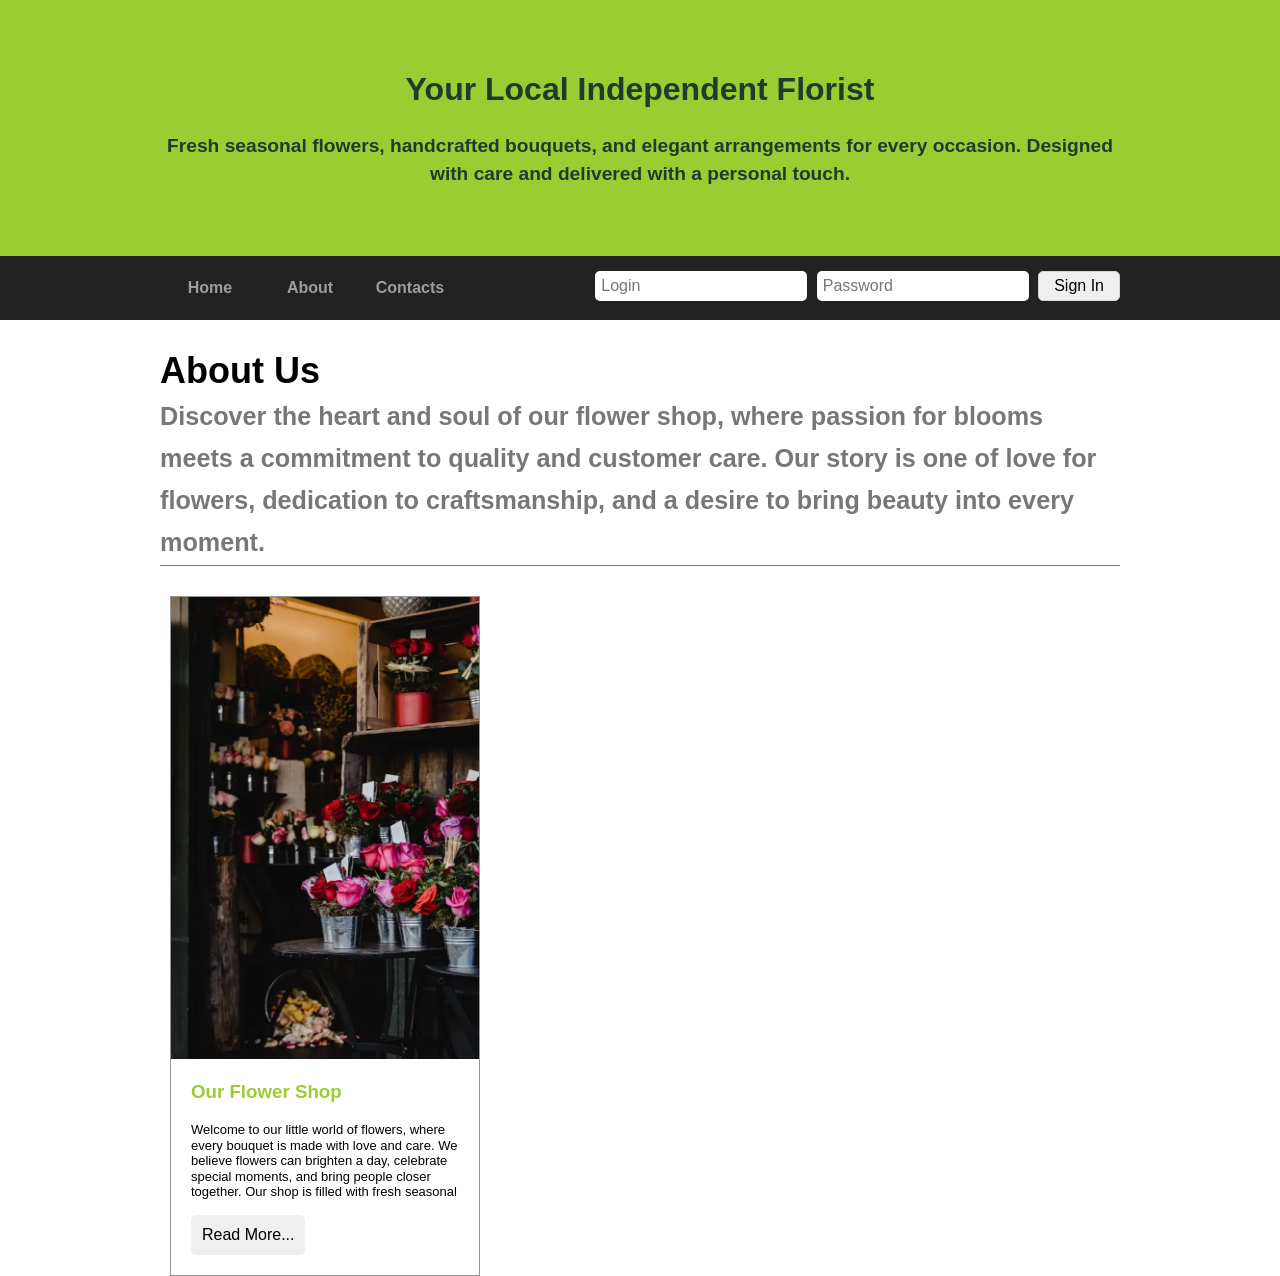
==== about.html @ e2061654 "start fill the content to about page need improve" ====
<!DOCTYPE html>
<html lang="en">
<head>
    <meta charset="UTF-8">
    <meta http-equiv="X-UA-Compatible" content="IE=edge">
    <meta name="viewport" content="width=device-width, initial-scale=1.0">
	<link rel="stylesheet" type="text/css" href="css/normalize.css">
	<link rel="stylesheet" href="css/style.css">
    <title>About Your Local Independent Florist</title>
</head>
<body>
    <header class="header">
        <div class="container">
            <h1>Your Local Independent Florist</h1>
            <h2><small>Fresh seasonal flowers, handcrafted bouquets, and elegant arrangements for every occasion. 
				Designed with care and delivered with a personal touch.</small></h2>
        </div>
    </header>
    <nav class="page-navigation">
		<div class="container">
			<ul>
				<li><a href="index.html">Home</a></li>
				<li><a href="about.html">About</a></li>
				<li><a href="#">Contacts</a></li>
			</ul>

			<!-- LOGIN FORM -->
			<form action="#" class="login">
				<input type="text" placeholder="Login" required="">
				<input type="password" placeholder="Password" required="">
				<input type="submit" value="Sign In">
			</form>
			<!-- /LOGIN FORM -->
		</div>
	</nav>
	<main>
		<div class="container">
			<h2 class="collection-title">About Us<br>
				<small>Discover the heart and soul of our flower shop, where passion for blooms meets a commitment to quality and customer care. 
					Our story is one of love for flowers, dedication to craftsmanship, and a desire to bring beauty into every moment.</small></h2>
			<div class="collections">
				<!-- add slider  -->
				<div class="collection-item-outer">
					<div class="collection-item">
						<img src="images/profile3.webp" alt="List picture">
						<div class="collection-text">
							<h3>Our Flower Shop</h3>
							<p>Welcome to our little world of flowers, where every bouquet is made with 
								love and care. We believe flowers can brighten a day, celebrate special 
								moments, and bring people closer together. Our shop is filled with fresh 
								seasonal blooms, soft colours, and natural beauty. Every arrangement is 
								designed to feel personal and unique. Whether it is a small gift or a large 
								celebration, we want every customer to feel welcome here. We carefully select 
								flowers to ensure freshness and quality every day. Creating warm and beautiful 
								floral experiences is at the heart of everything we do.
							</p>
							<button onclick="showText(this)">Read More...</button>
						</div>
					</div>
				</div>
</body>
</html>
---- css/style.css ----
/* GENERAL */
body {
	font-family: Arial, San-Serif;
	font-size: 100%;
}
ul {
	margin: 0;
	padding: 0;
}
ul li {
	list-style-type: none;
}
a {
	text-decoration: none;
}
p {
	font-size: 13px;
	line-height: 1.2em;
}
.container {
	margin: 0 auto;
	width: 960px;
}
/* HEADER */
.header {
    padding: 50px 0;
    background-color: yellowgreen;
}
.header h1,
.header h2 {
    color: #1F3B2D; 
    text-align: center;
}
/* NAVIGATION */
.page-navigation {
	background-color: #222;
	min-height: 64px;
}
.page-navigation li {
    float: left;
    width: 100px;
}
.page-navigation a {
    display: block;
    color: #9d9d9d;
    font-weight: bold;
    text-align: center;
    line-height: 4em;
}
.page-navigation li a:hover {
	color: yellowgreen;
	background-color: black;
}
.login {
    float: right;
    padding: 15px 0;
}
.login input[type="text"],
.login input[type="password"] {
    padding: 5px;
    margin-right: 5px;
    border: 1px solid transparent;
    border-radius: 5px;
    outline: none;
}
.login input[type="submit"] {
    padding: 5px 15px;
    border: 1px solid lightgray;
    border-radius: 5px;
}
.login input[type="submit"]:hover,
button:hover {
    background-color: darkgrey;
    color: white;
}
/* MAIN */
.collection-title {
    padding-bottom: 5px;
    border-bottom: 1px solid #777;
    font-size: 36px;
}
.collection-title small {
    color: #777;
    font-size: 70%;
}
.collections {
    overflow: auto;
}
.collections > div:first-child {
    padding-left: 0;
    padding-right: 10px;
}
.collections > div:last-child {
    padding-left: 10px;
    padding-right: 0;
}
.collection-item-outer {
    float: left;
    padding-right: 5px;
    padding-left: 5px;
    width: calc(100% /3);
    box-sizing: border-box;
}
.collection-item {
    border: 1px solid #959595;
}
.collection-item img {
    width: 100%;
}
.collection-text {
    padding: 0 20px 20px 20px;
}
.collection-text h3 {
    color: yellowgreen;
    white-space: nowrap;
    overflow: hidden;
    text-overflow: ellipsis;
}
.collection-text p {
    height: 80px;
    overflow: hidden;
}
.collection-text button {
    padding: 10px;
    border: 1px solid transparent;
    border-radius: 5px;
}
.collection-item video {
    width: 100%;
    aspect-ratio: 9 / 16;
    object-fit: contain;
    display: block;
    background-color: black;
}


/* FOOTER */
.footer {
    background-color: yellowgreen;
    color: white;
    padding: 20px 0;
    margin-top: 30px;
}
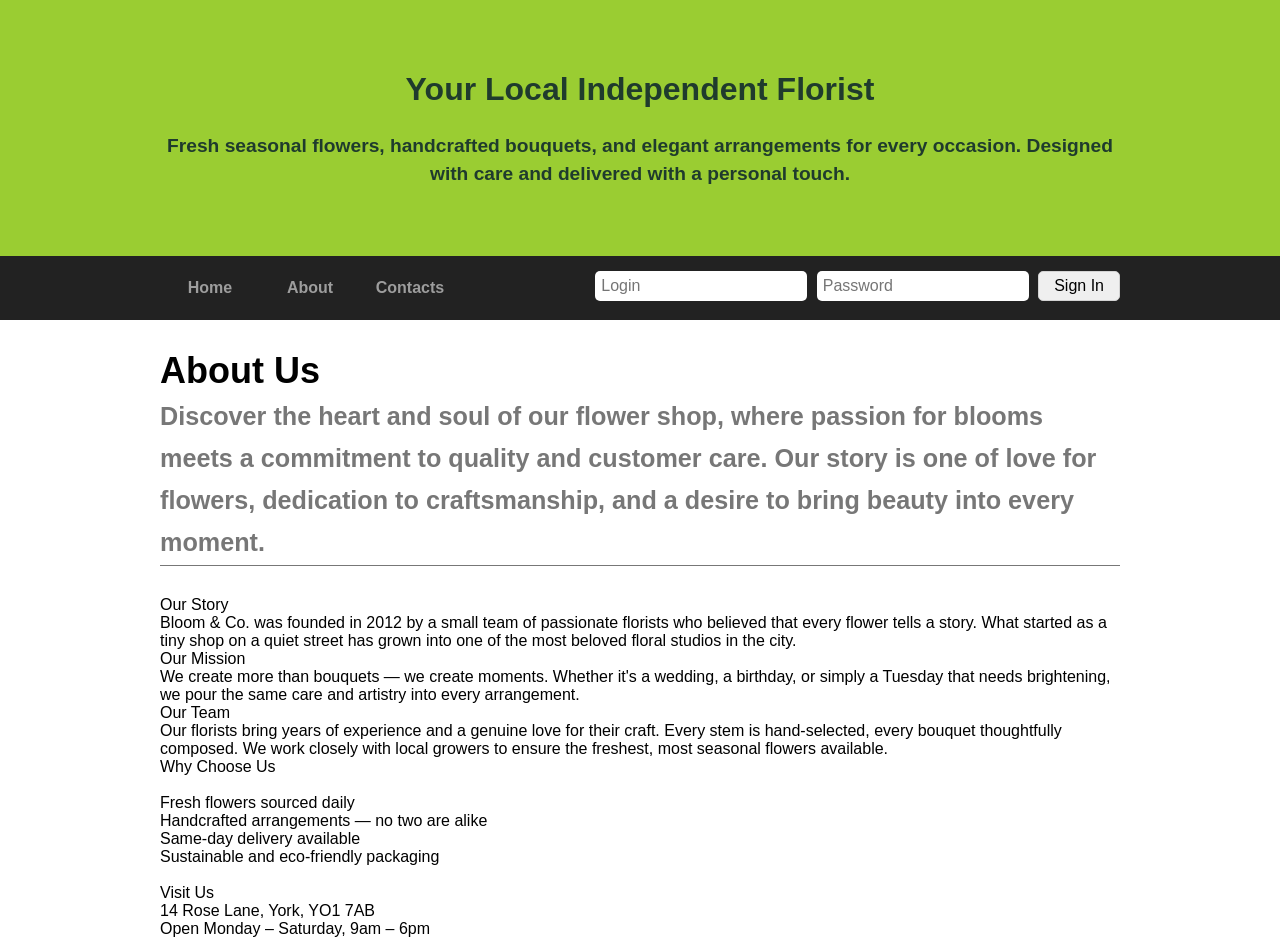
==== commit 12df579f: "some change fo format in about page need improve" ====
--- a/about.html
+++ b/about.html
@@ -38,25 +38,22 @@
 			<h2 class="collection-title">About Us<br>
 				<small>Discover the heart and soul of our flower shop, where passion for blooms meets a commitment to quality and customer care. 
 					Our story is one of love for flowers, dedication to craftsmanship, and a desire to bring beauty into every moment.</small></h2>
-			<div class="collections">
-				<!-- add slider  -->
-				<div class="collection-item-outer">
-					<div class="collection-item">
-						<img src="images/profile3.webp" alt="List picture">
-						<div class="collection-text">
-							<h3>Our Flower Shop</h3>
-							<p>Welcome to our little world of flowers, where every bouquet is made with 
-								love and care. We believe flowers can brighten a day, celebrate special 
-								moments, and bring people closer together. Our shop is filled with fresh 
-								seasonal blooms, soft colours, and natural beauty. Every arrangement is 
-								designed to feel personal and unique. Whether it is a small gift or a large 
-								celebration, we want every customer to feel welcome here. We carefully select 
-								flowers to ensure freshness and quality every day. Creating warm and beautiful 
-								floral experiences is at the heart of everything we do.
-							</p>
-							<button onclick="showText(this)">Read More...</button>
-						</div>
-					</div>
-				</div>
+					Our Story<br>
+Bloom & Co. was founded in 2012 by a small team of passionate florists who believed that every flower tells a story. What started as a tiny shop on a quiet street has grown into one of the most beloved floral studios in the city.<br>
+Our Mission<br>
+We create more than bouquets — we create moments. Whether it's a wedding, a birthday, or simply a Tuesday that needs brightening, we pour the same care and artistry into every arrangement.<br>
+Our Team<br>
+Our florists bring years of experience and a genuine love for their craft. Every stem is hand-selected, every bouquet thoughtfully composed. We work closely with local growers to ensure the freshest, most seasonal flowers available.<br>
+Why Choose Us<br>
+<br>
+Fresh flowers sourced daily<br>
+Handcrafted arrangements — no two are alike<br>
+Same-day delivery available<br>
+Sustainable and eco-friendly packaging<br>
+<br>
+Visit Us<br>
+14 Rose Lane, York, YO1 7AB<br>
+Open Monday – Saturday, 9am – 6pm<br>
+		</div>
 </body>
 </html>
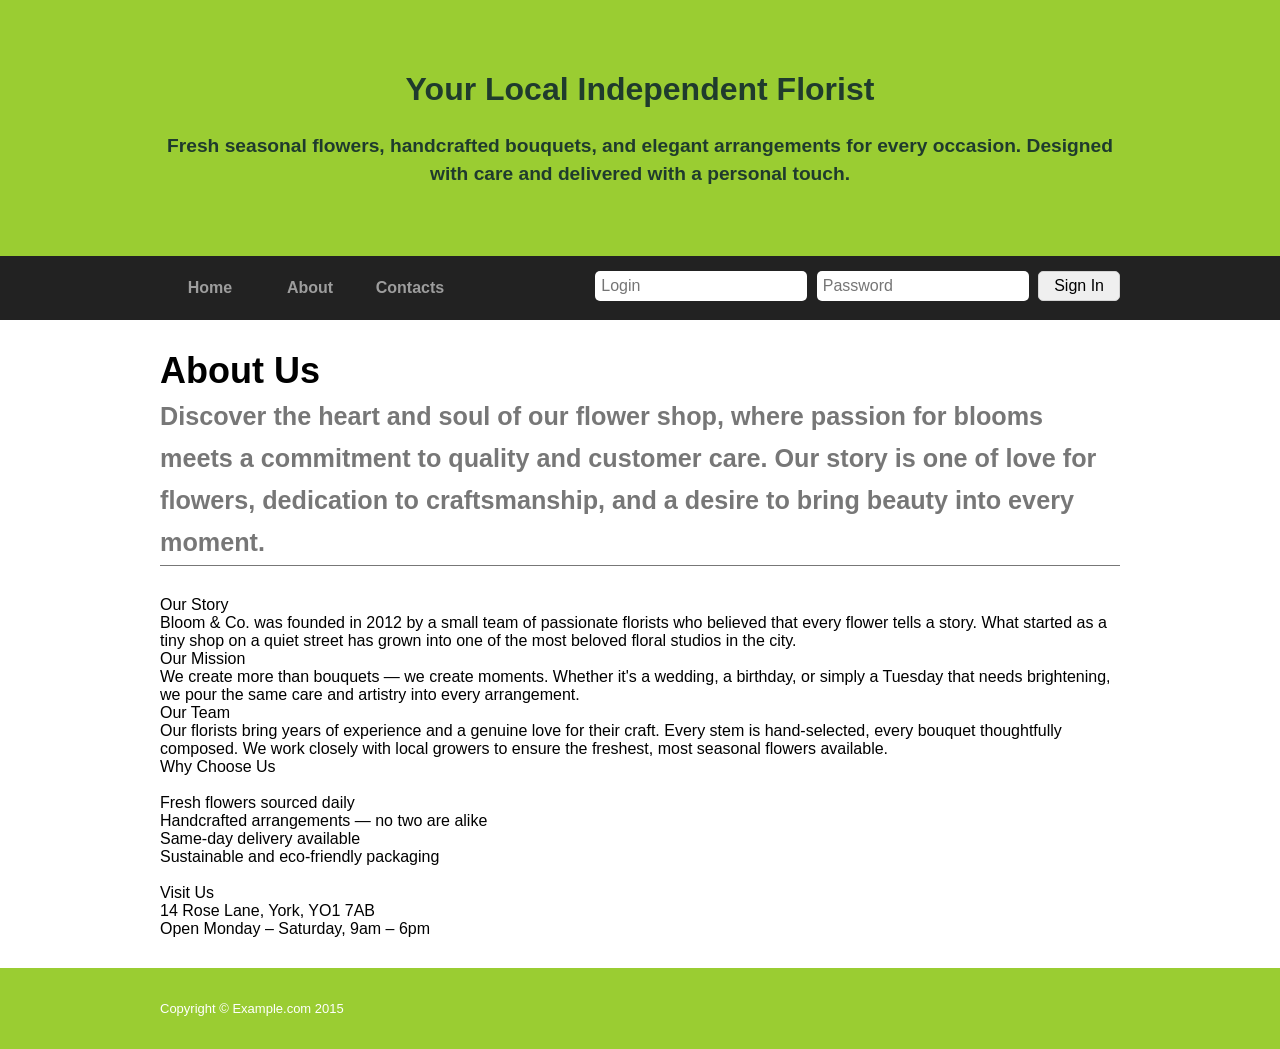
==== commit 09370f9c: "add footer in about page" ====
--- a/about.html
+++ b/about.html
@@ -21,7 +21,7 @@
 			<ul>
 				<li><a href="index.html">Home</a></li>
 				<li><a href="about.html">About</a></li>
-				<li><a href="#">Contacts</a></li>
+				<li><a href="contacts.html">Contacts</a></li>
 			</ul>
 
 			<!-- LOGIN FORM -->
@@ -55,5 +55,12 @@
 14 Rose Lane, York, YO1 7AB<br>
 Open Monday – Saturday, 9am – 6pm<br>
 		</div>
+	</main>
+	<footer class="footer">
+		<div class="container">
+			<p>Copyright © Example.com 2015</p>
+		</div>
+	</footer>
+	<script type="text/javascript" src="js/script.js"></script>
 </body>
 </html>
--- a/css/style.css
+++ b/css/style.css
@@ -133,6 +133,23 @@
     background-color: black;
 }
 
+/* CONTACT FORM */
+.contact-form {
+    margin-top: 20px;
+}
+.contact-form input,
+.contact-form textarea {
+    width: 100%;
+    padding: 10px;
+    margin-bottom: 10px;
+    border: 1px solid #ccc;
+    border-radius: 5px;
+    box-sizing: border-box;
+}
+.contact-form textarea {
+    height: 120px;
+    resize: vertical;
+}
 
 /* FOOTER */
 .footer {
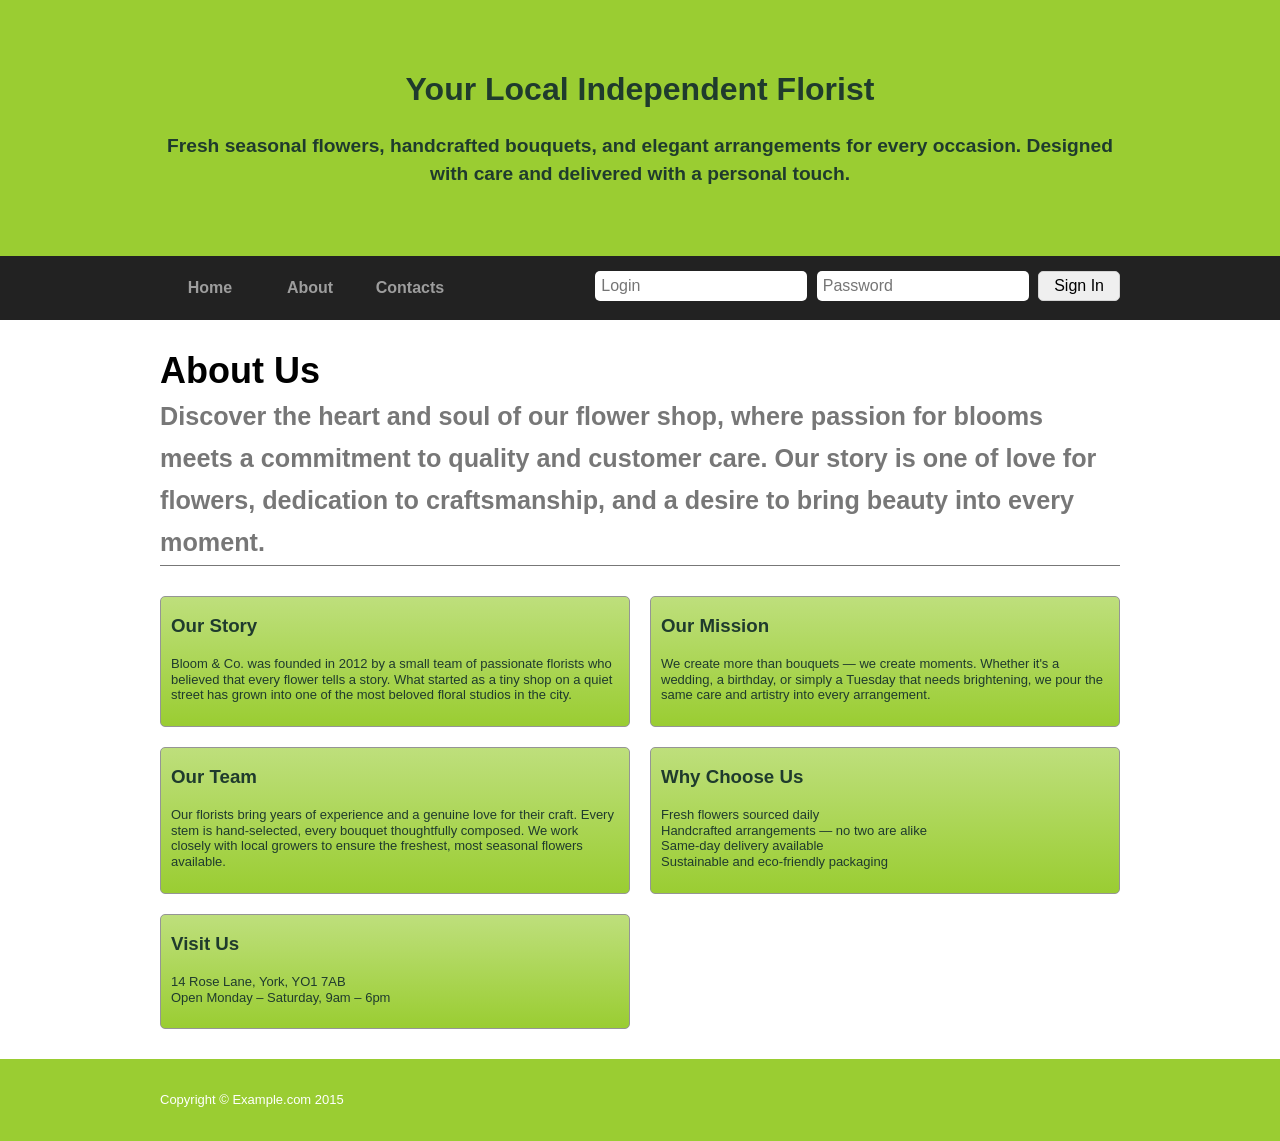
==== commit 2957c04b: "style for about page" ====
--- a/about.html
+++ b/about.html
@@ -38,22 +38,33 @@
 			<h2 class="collection-title">About Us<br>
 				<small>Discover the heart and soul of our flower shop, where passion for blooms meets a commitment to quality and customer care. 
 					Our story is one of love for flowers, dedication to craftsmanship, and a desire to bring beauty into every moment.</small></h2>
-					Our Story<br>
-Bloom & Co. was founded in 2012 by a small team of passionate florists who believed that every flower tells a story. What started as a tiny shop on a quiet street has grown into one of the most beloved floral studios in the city.<br>
-Our Mission<br>
-We create more than bouquets — we create moments. Whether it's a wedding, a birthday, or simply a Tuesday that needs brightening, we pour the same care and artistry into every arrangement.<br>
-Our Team<br>
-Our florists bring years of experience and a genuine love for their craft. Every stem is hand-selected, every bouquet thoughtfully composed. We work closely with local growers to ensure the freshest, most seasonal flowers available.<br>
-Why Choose Us<br>
-<br>
-Fresh flowers sourced daily<br>
-Handcrafted arrangements — no two are alike<br>
-Same-day delivery available<br>
-Sustainable and eco-friendly packaging<br>
-<br>
-Visit Us<br>
-14 Rose Lane, York, YO1 7AB<br>
-Open Monday – Saturday, 9am – 6pm<br>
+				<div class="about-grid">
+					<div class="about-content">
+						<h3>Our Story</h3>
+						<p>Bloom & Co. was founded in 2012 by a small team of passionate florists who believed that every flower tells a story. What started as a tiny shop on a quiet street has grown into one of the most beloved floral studios in the city.</p>
+					</div>
+					<div class="about-content">
+						<h3>Our Mission</h3>
+						<p>We create more than bouquets — we create moments. Whether it's a wedding, a birthday, or simply a Tuesday that needs brightening, we pour the same care and artistry into every arrangement.</p>
+                    </div>
+					<div class="about-content">
+						<h3>Our Team</h3>
+						<p>Our florists bring years of experience and a genuine love for their craft. Every stem is hand-selected, every bouquet thoughtfully composed. We work closely with local growers to ensure the freshest, most seasonal flowers available.</p>
+					</div>
+					<div class="about-content">
+						<h3>Why Choose Us</h3>
+						<p>Fresh flowers sourced daily<br>
+						Handcrafted arrangements — no two are alike<br>
+						Same-day delivery available<br>
+						Sustainable and eco-friendly packaging<br></p>
+					</div>
+					<div class="about-content">																					
+						<h3>Visit Us</h3>
+						<p>14 Rose Lane, York, YO1 7AB<br>
+						Open Monday – Saturday, 9am – 6pm<br>
+						</p>
+					</div>
+				</div>
 		</div>
 	</main>
 	<footer class="footer">
--- a/css/style.css
+++ b/css/style.css
@@ -133,23 +133,75 @@
     background-color: black;
 }
 
+/* ABOUT PAGE */
+.about-grid {
+    display: grid;
+    grid-template-columns: 1fr 1fr;
+    grid-gap: 20px;
+}
+
+.about-content {
+    color: #1F3B2D;
+    border: 1px solid #959595;
+    border-radius: 5px;
+    padding: 0 10px 10px 10px;
+    background-image: linear-gradient(to bottom, #BEDF7C, yellowgreen);
+}
+
+/* CONTACT PAGE */
+.contact-info {
+    margin-top: 20px;
+    line-height: 2em;
+    font-size: 1.5em;
+}
 /* CONTACT FORM */
+.send-message {
+    font-size: 1.5em;
+    margin-top: 20px;
+    resize: vertical;
+}
 .contact-form {
+    display: grid;
+    grid-template-areas:
+        "name email"
+        "message message"
+        "submit submit";
+    grid-gap: 20px;
     margin-top: 20px;
 }
+
+.form-name {
+    grid-area: name;
+}
+
+.form-email {
+    grid-area: email;
+
+}
+
+.form-message {
+    grid-area: message;
+    height: 200px;
+    resize: vertical;
+}
+
+.form-submit {
+    grid-area: submit;
+    background-color: yellowgreen;
+    color: white;
+    border: 1px solid transparent;
+}
+
 .contact-form input,
 .contact-form textarea {
     width: 100%;
     padding: 10px;
-    margin-bottom: 10px;
+    /* margin-bottom: 10px; */
     border: 1px solid #ccc;
     border-radius: 5px;
     box-sizing: border-box;
 }
-.contact-form textarea {
-    height: 120px;
-    resize: vertical;
-}
+
 
 /* FOOTER */
 .footer {
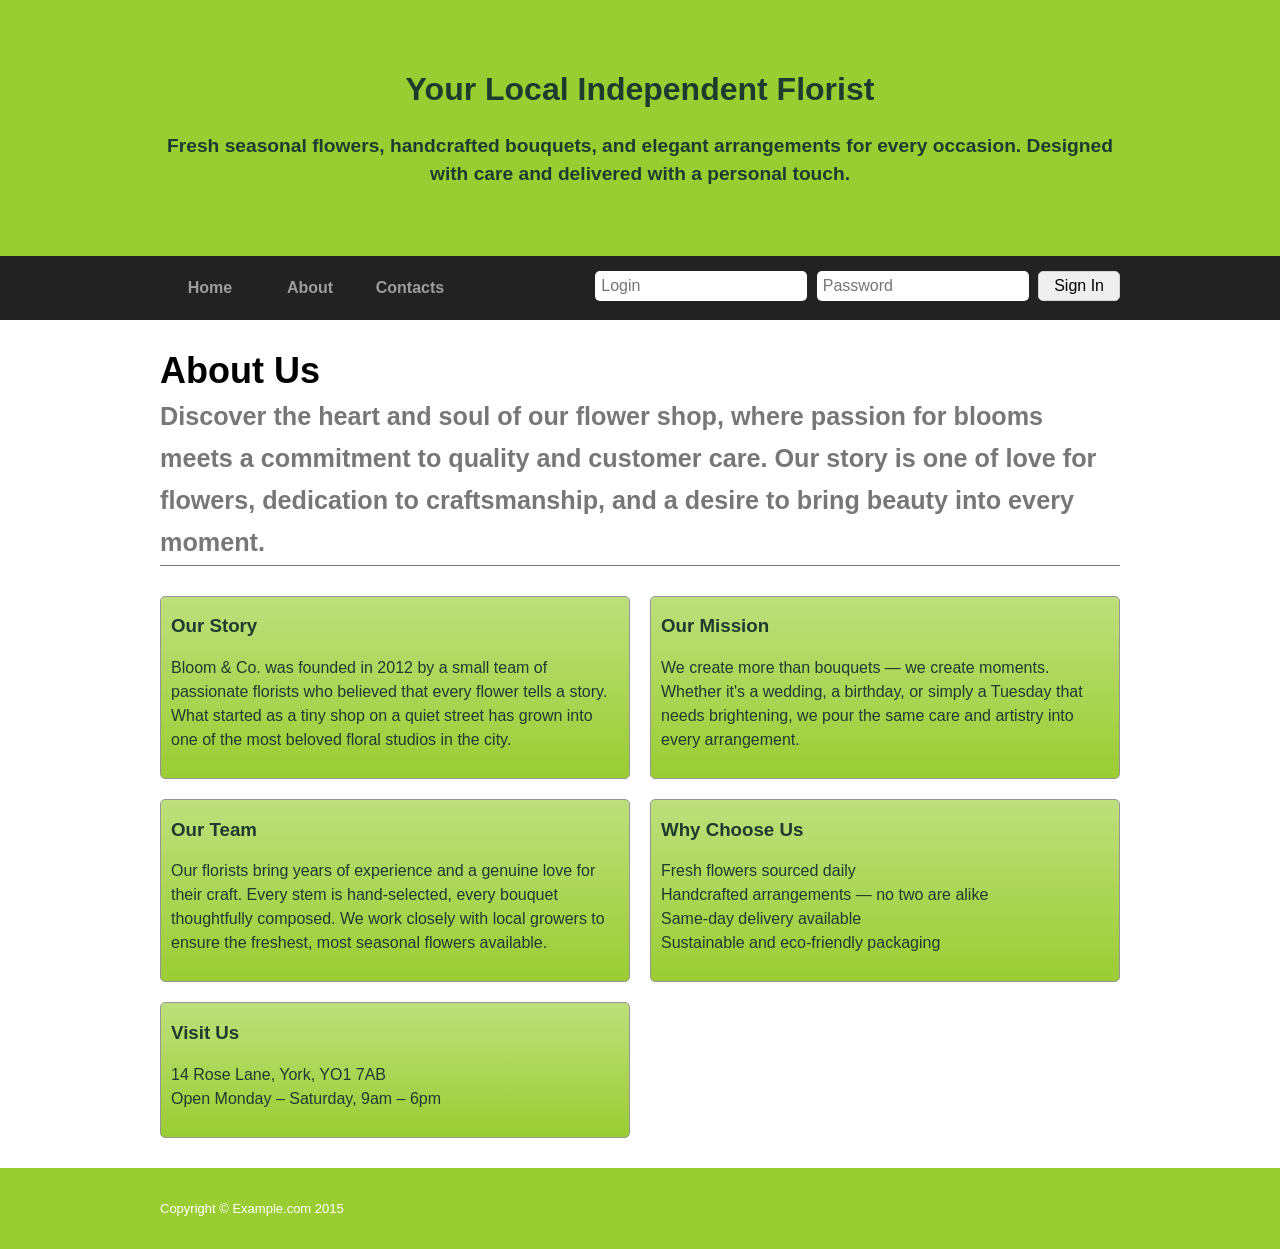
==== commit f188165f: "finn style for about page" ====
--- a/about.html
+++ b/about.html
@@ -41,26 +41,26 @@
 				<div class="about-grid">
 					<div class="about-content">
 						<h3>Our Story</h3>
-						<p>Bloom & Co. was founded in 2012 by a small team of passionate florists who believed that every flower tells a story. What started as a tiny shop on a quiet street has grown into one of the most beloved floral studios in the city.</p>
+						<p class="about-content-text">Bloom & Co. was founded in 2012 by a small team of passionate florists who believed that every flower tells a story. What started as a tiny shop on a quiet street has grown into one of the most beloved floral studios in the city.</p>
 					</div>
 					<div class="about-content">
 						<h3>Our Mission</h3>
-						<p>We create more than bouquets — we create moments. Whether it's a wedding, a birthday, or simply a Tuesday that needs brightening, we pour the same care and artistry into every arrangement.</p>
+						<p class="about-content-text">We create more than bouquets — we create moments. Whether it's a wedding, a birthday, or simply a Tuesday that needs brightening, we pour the same care and artistry into every arrangement.</p>
                     </div>
 					<div class="about-content">
 						<h3>Our Team</h3>
-						<p>Our florists bring years of experience and a genuine love for their craft. Every stem is hand-selected, every bouquet thoughtfully composed. We work closely with local growers to ensure the freshest, most seasonal flowers available.</p>
+						<p class="about-content-text">Our florists bring years of experience and a genuine love for their craft. Every stem is hand-selected, every bouquet thoughtfully composed. We work closely with local growers to ensure the freshest, most seasonal flowers available.</p>
 					</div>
 					<div class="about-content">
 						<h3>Why Choose Us</h3>
-						<p>Fresh flowers sourced daily<br>
+						<p class="about-content-text">Fresh flowers sourced daily<br>
 						Handcrafted arrangements — no two are alike<br>
 						Same-day delivery available<br>
 						Sustainable and eco-friendly packaging<br></p>
 					</div>
 					<div class="about-content">																					
 						<h3>Visit Us</h3>
-						<p>14 Rose Lane, York, YO1 7AB<br>
+						<p class="about-content-text">14 Rose Lane, York, YO1 7AB<br>
 						Open Monday – Saturday, 9am – 6pm<br>
 						</p>
 					</div>
--- a/css/style.css
+++ b/css/style.css
@@ -146,6 +146,11 @@
     border-radius: 5px;
     padding: 0 10px 10px 10px;
     background-image: linear-gradient(to bottom, #BEDF7C, yellowgreen);
+}
+
+.about-content-text {
+    font-size: 1em;
+    line-height: 1.5em;
 }
 
 /* CONTACT PAGE */
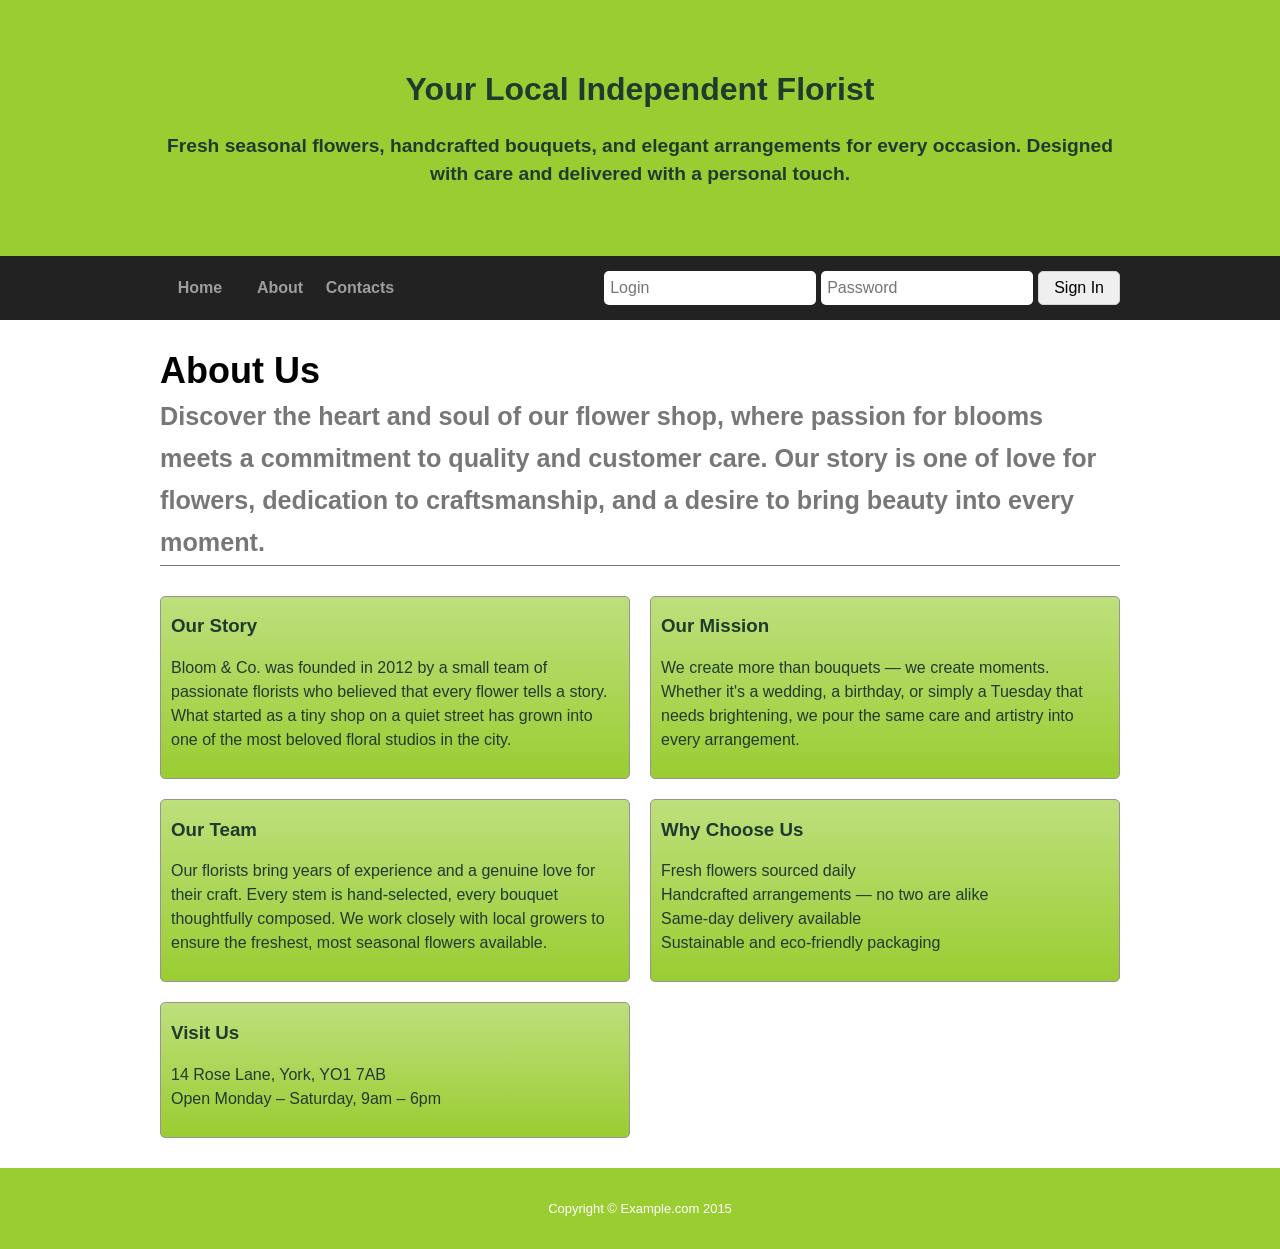
==== commit 5a1ef929: "del unuses styles and add new classes to all page" ====
--- a/about.html
+++ b/about.html
@@ -17,8 +17,8 @@
         </div>
     </header>
     <nav class="page-navigation">
-		<div class="container">
-			<ul>
+		<div class="container page-navigation-container">
+			<ul class="navigation">
 				<li><a href="index.html">Home</a></li>
 				<li><a href="about.html">About</a></li>
 				<li><a href="contacts.html">Contacts</a></li>
@@ -68,7 +68,7 @@
 		</div>
 	</main>
 	<footer class="footer">
-		<div class="container">
+		<div class="container footer-container">
 			<p>Copyright © Example.com 2015</p>
 		</div>
 	</footer>
--- a/css/style.css
+++ b/css/style.css
@@ -2,6 +2,7 @@
 body {
 	font-family: Arial, San-Serif;
 	font-size: 100%;
+
 }
 ul {
 	margin: 0;
@@ -19,26 +20,46 @@
 }
 .container {
 	margin: 0 auto;
-	width: 960px;
+    width: 100%;
+	max-width: 960px;
+    box-sizing: border-box;
+
 }
 /* HEADER */
 .header {
     padding: 50px 0;
     background-color: yellowgreen;
-}
+    width: 100%;
+
+}
+
 .header h1,
 .header h2 {
     color: #1F3B2D; 
     text-align: center;
 }
+
+
+
 /* NAVIGATION */
 .page-navigation {
 	background-color: #222;
 	min-height: 64px;
 }
+
+.page-navigation-container {
+    display: flex;
+    justify-content: space-between;
+    flex-wrap: wrap;
+}
+
+.navigation {
+    display: flex;
+    justify-content: start;
+}
+
 .page-navigation li {
-    float: left;
-    width: 100px;
+    width: 80px;
 }
 .page-navigation a {
     display: block;
@@ -52,7 +73,9 @@
 	background-color: black;
 }
 .login {
-    float: right;
+    display: flex;
+    flex-direction: row;
+    justify-content: flex-end;
     padding: 15px 0;
 }
 .login input[type="text"],
@@ -86,14 +109,7 @@
 .collections {
     overflow: auto;
 }
-.collections > div:first-child {
-    padding-left: 0;
-    padding-right: 10px;
-}
-.collections > div:last-child {
-    padding-left: 10px;
-    padding-right: 0;
-}
+
 .collection-item-outer {
     float: left;
     padding-right: 5px;
@@ -132,6 +148,8 @@
     display: block;
     background-color: black;
 }
+
+/* SLIDER */
 
 /* ABOUT PAGE */
 .about-grid {
@@ -201,7 +219,6 @@
 .contact-form textarea {
     width: 100%;
     padding: 10px;
-    /* margin-bottom: 10px; */
     border: 1px solid #ccc;
     border-radius: 5px;
     box-sizing: border-box;
@@ -214,4 +231,129 @@
     color: white;
     padding: 20px 0;
     margin-top: 30px;
+}
+
+.footer-container {
+    display: flex;
+    justify-content: center;
+}
+
+/* ADAPTIVE */
+
+/* Tablet — до 768px */
+@media (max-width: 768px) {
+    .container {
+        width: 100%;
+        padding: 0 15px;
+        box-sizing: border-box;
+    }
+
+    /* Картки — по 2 в ряд */
+    .collection-item-outer {
+        width: calc(100% / 2);
+    }
+
+    /* Третя картка — повна ширина */
+    .collection-item-outer:last-child {
+        width: 100%;
+    }
+
+    /* Навігація */
+
+.page-navigation .container {
+        display: flex;
+        flex-direction: column;
+    }
+
+    .page-navigation ul {
+        display: flex;
+        justify-content: center;
+    }
+
+    .login {
+        float: none;
+        display: flex;
+        justify-content: center;
+        flex-wrap: wrap;
+        gap: 5px;
+        padding: 10px 0;
+    }
+
+    .login input[type="text"],
+    .login input[type="password"] {
+        width: 130px;
+    }
+
+    .page-navigation li {
+        width: 80px;
+    }
+
+
+    /* About grid — одна колонка */
+    .about-grid {
+        grid-template-columns: 1fr;
+    }
+
+    /* Contact form */
+    .contact-form {
+        grid-template-areas:
+            "name"
+            "email"
+            "message"
+            "submit";
+        grid-template-columns: 1fr;
+    }
+}
+
+/* Mobile — до 480px */
+@media (max-width: 480px) {
+    /* Картки — по одній */
+    .collection-item-outer {
+        width: 100%;
+        padding: 0;
+
+    }
+
+
+
+    /* Навігація — повна ширина */
+    .page-navigation .container {
+        display: flex;
+        flex-direction: column;
+        align-items: center;
+    }
+
+    .page-navigation ul {
+        display: flex;
+        justify-content: center;
+        width: 100%;
+    }
+
+    .page-navigation li {
+        width: auto;
+        flex: 1;
+    }
+
+    /* Login — під навігацію */
+    .login {
+        float: none;
+        display: flex;
+        justify-content: center;
+        flex-wrap: wrap;
+        gap: 5px;
+        padding: 10px 0;
+    }
+
+    .login input {
+        width: 120px;
+    }
+
+    /* Заголовок */
+    .header h1 {
+        font-size: 1.3em;
+    }
+
+    .collection-title {
+        font-size: 24px;
+    }
 }
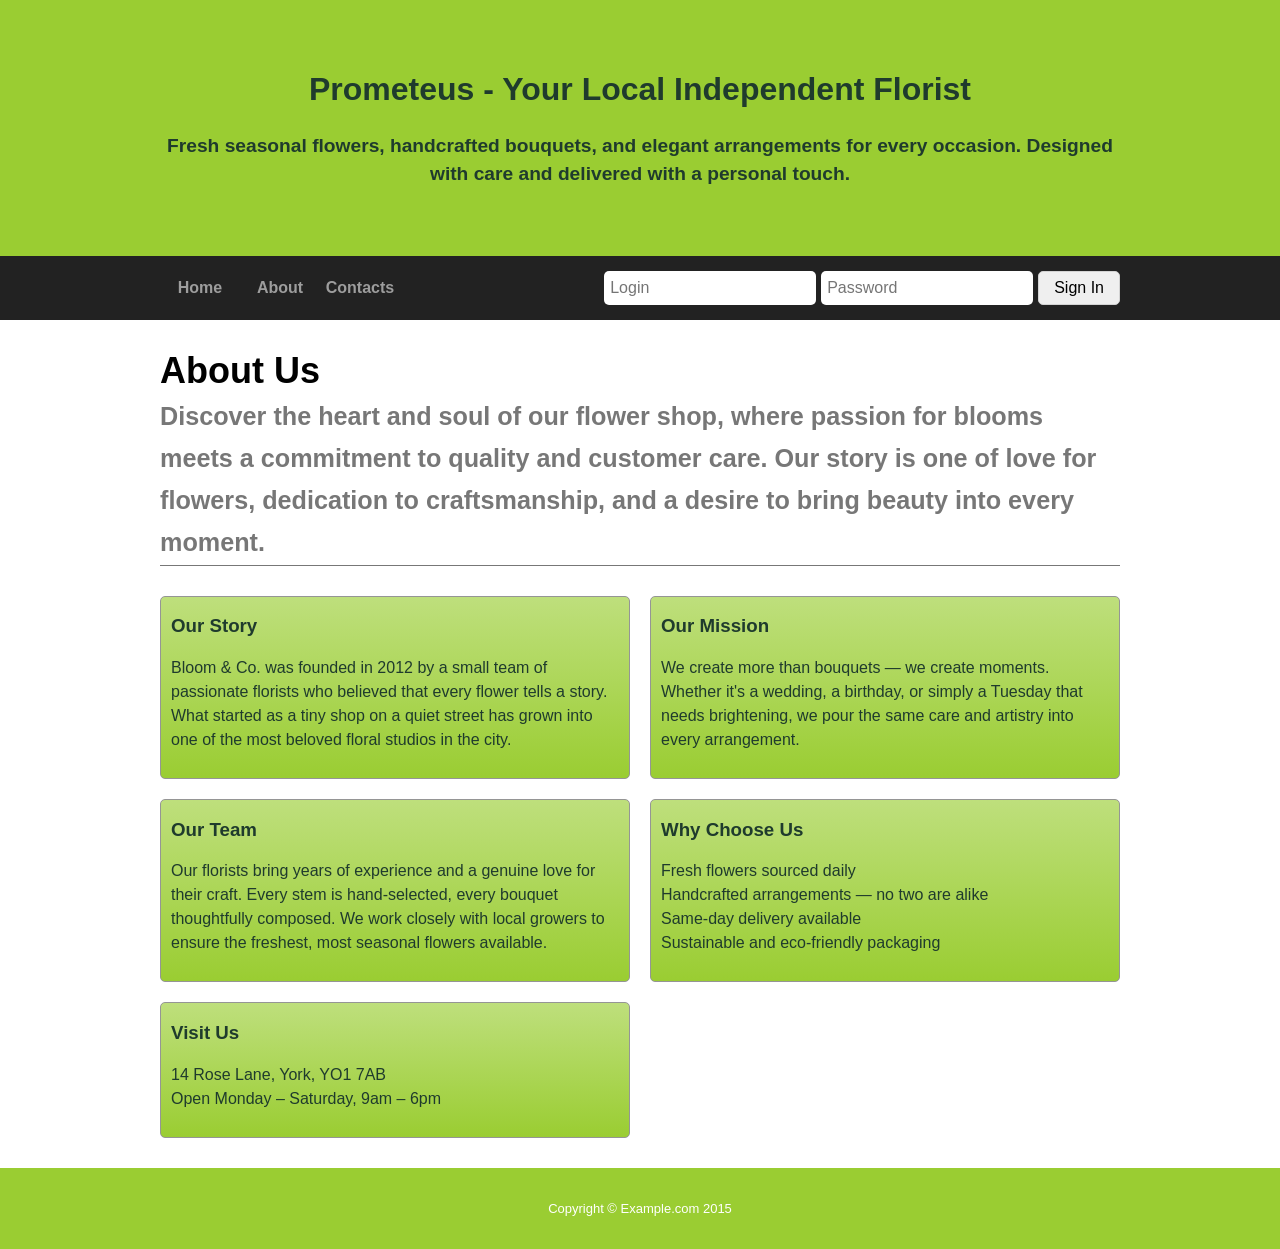
==== commit dcbb4b8f: "title for all pages" ====
--- a/about.html
+++ b/about.html
@@ -6,12 +6,12 @@
     <meta name="viewport" content="width=device-width, initial-scale=1.0">
 	<link rel="stylesheet" type="text/css" href="css/normalize.css">
 	<link rel="stylesheet" href="css/style.css">
-    <title>About Your Local Independent Florist</title>
+    <title>Prometeus - Your Local Independent Florist</title>
 </head>
 <body>
     <header class="header">
         <div class="container">
-            <h1>Your Local Independent Florist</h1>
+            <h1>Prometeus - Your Local Independent Florist</h1>
             <h2><small>Fresh seasonal flowers, handcrafted bouquets, and elegant arrangements for every occasion. 
 				Designed with care and delivered with a personal touch.</small></h2>
         </div>
--- a/css/style.css
+++ b/css/style.css
@@ -150,6 +150,56 @@
 }
 
 /* SLIDER */
+.slider-arrow {
+    display: none;
+}
+/* SLIDER (only visible on small screens) */
+.slider-arrow {
+    display: none;
+}
+
+@media (max-width: 768px) {
+    .collections {
+        position: relative;
+        overflow: hidden;
+    }
+
+    .collection-item-outer {
+        width: 50%;
+        transition: transform 0.3s ease;
+    }
+
+    .collection-item-outer.slide-hidden {
+        display: none;
+    }
+
+    .slider-arrow {
+        display: block;
+        position: absolute;
+        top: 40%;
+        transform: translateY(-50%);
+        background-color: rgba(0,0,0,0.5);
+        color: white;
+        border: none;
+        font-size: 18px;
+        padding: 10px 14px;
+        cursor: pointer;
+        z-index: 10;
+        border-radius: 3px;
+    }
+
+    .slider-arrow.prev { left: 0; }
+    .slider-arrow.next { right: 0; }
+    .slider-arrow:hover {
+        background-color: rgba(0,0,0,0.8);
+    }
+}
+
+@media (max-width: 480px) {
+    .collection-item-outer {
+        width: 100%;
+    }
+}
 
 /* ABOUT PAGE */
 .about-grid {
@@ -253,11 +303,6 @@
         width: calc(100% / 2);
     }
 
-    /* Третя картка — повна ширина */
-    .collection-item-outer:last-child {
-        width: 100%;
-    }
-
     /* Навігація */
 
 .page-navigation .container {
